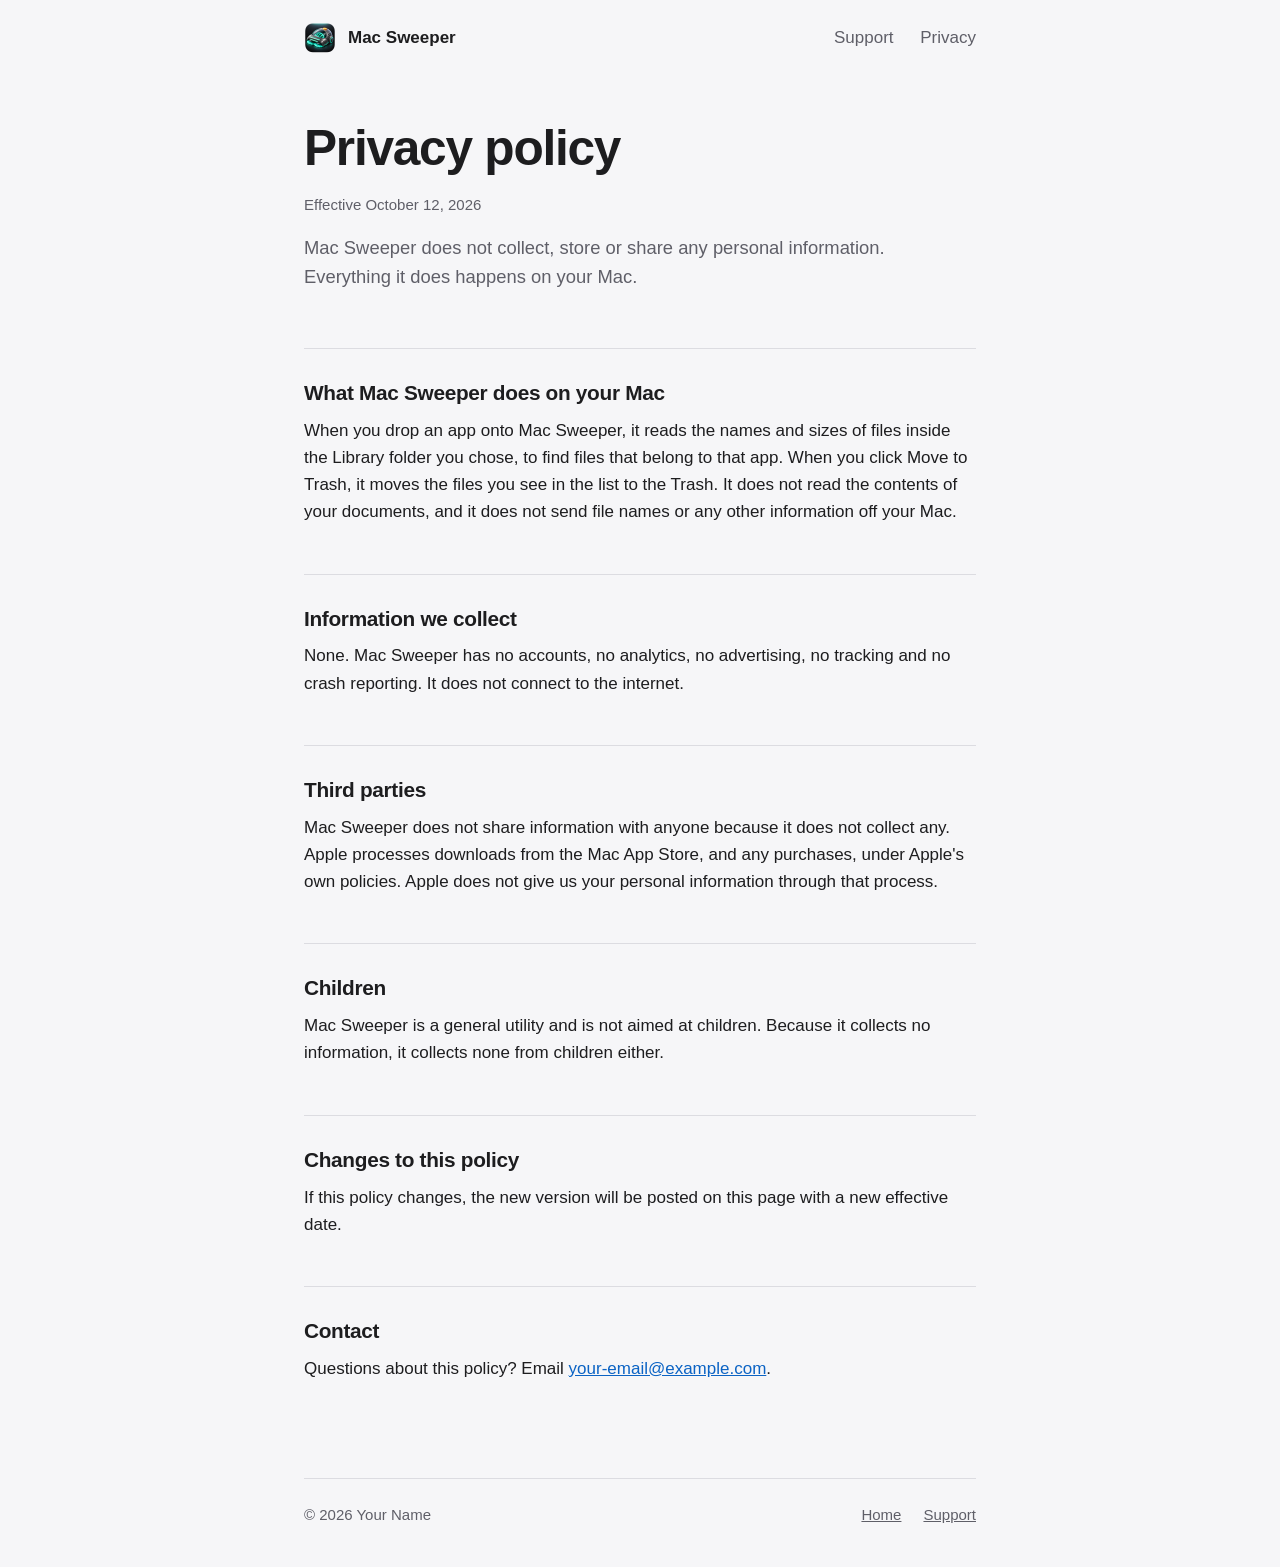
==== privacy.html @ dd336194 "Add files via upload" ====
<!doctype html>
<html lang="en">
<head>
  <meta charset="utf-8">
  <meta name="viewport" content="width=device-width, initial-scale=1">
  <title>Mac Sweeper privacy policy</title>
  <meta name="description" content="Mac Sweeper does not collect, store or share any personal information.">
  <link rel="icon" href="icon.png">
  <link rel="stylesheet" href="style.css">
</head>
<body>
  <div class="wrap">
    <header class="site">
      <a class="brand" href="index.html">
        <img src="icon.png" alt="" onerror="this.style.display='none'">
        <span>Mac Sweeper</span>
      </a>
      <nav aria-label="Main">
        <a href="support.html">Support</a>
        <a href="privacy.html" aria-current="page">Privacy</a>
      </nav>
    </header>

    <main>
      <section class="hero">
        <h1>Privacy policy</h1>
        <p class="meta">Effective October 12, 2026</p>
        <p class="lead">Mac Sweeper does not collect, store or share any personal information. Everything it does happens on your Mac.</p>
      </section>

      <section>
        <h2>What Mac Sweeper does on your Mac</h2>
        <p>When you drop an app onto Mac Sweeper, it reads the names and sizes of files inside the Library folder you chose, to find files that belong to that app. When you click Move to Trash, it moves the files you see in the list to the Trash. It does not read the contents of your documents, and it does not send file names or any other information off your Mac.</p>
      </section>

      <section>
        <h2>Information we collect</h2>
        <p>None. Mac Sweeper has no accounts, no analytics, no advertising, no tracking and no crash reporting. It does not connect to the internet.</p>
      </section>

      <section>
        <h2>Third parties</h2>
        <p>Mac Sweeper does not share information with anyone because it does not collect any. Apple processes downloads from the Mac App Store, and any purchases, under Apple's own policies. Apple does not give us your personal information through that process.</p>
      </section>

      <section>
        <h2>Children</h2>
        <p>Mac Sweeper is a general utility and is not aimed at children. Because it collects no information, it collects none from children either.</p>
      </section>

      <section>
        <h2>Changes to this policy</h2>
        <p>If this policy changes, the new version will be posted on this page with a new effective date.</p>
      </section>

      <section>
        <h2>Contact</h2>
        <p>Questions about this policy? Email <a href="mailto:your-email@example.com">your-email@example.com</a>.</p>
      </section>
    </main>

    <footer class="foot">
      <span class="copy">&copy; 2026 Your Name</span>
      <a href="index.html">Home</a>
      <a href="support.html">Support</a>
    </footer>
  </div>
</body>
</html>
---- style.css ----
/* Mac Sweeper website. No external fonts, scripts or trackers. */

:root {
  color-scheme: dark light;
  --bg: #1c1c1e;
  --panel: #262629;
  --line: #38383d;
  --text: #ececef;
  --muted: #a1a1a9;
  --link: #8ec9ff;
  --button: #4aa3e8;
  --button-hover: #7cc4ff;
  --button-text: #061625;
  --font: -apple-system, BlinkMacSystemFont, "SF Pro Text", "Helvetica Neue", Helvetica, Arial, sans-serif;
}

@media (prefers-color-scheme: light) {
  :root {
    --bg: #f6f6f8;
    --panel: #ffffff;
    --line: #dcdce1;
    --text: #1d1d1f;
    --muted: #5f5f68;
    --link: #0b63c4;
  }
}

* { box-sizing: border-box; }

html { -webkit-text-size-adjust: 100%; }

body {
  margin: 0;
  background: var(--bg);
  color: var(--text);
  font: 17px/1.6 var(--font);
}

.wrap {
  max-width: 720px;
  margin: 0 auto;
  padding: 0 24px;
}

a { color: var(--link); }

a:focus-visible,
summary:focus-visible {
  outline: 2px solid var(--link);
  outline-offset: 3px;
  border-radius: 4px;
}

/* ---- Header and footer ---- */

.site {
  display: flex;
  align-items: center;
  justify-content: space-between;
  padding: 22px 0;
}

.brand {
  display: flex;
  align-items: center;
  gap: 12px;
  color: var(--text);
  font-weight: 650;
  text-decoration: none;
}

.brand img {
  width: 32px;
  height: 32px;
  border-radius: 8px;
}

.site nav a {
  margin-left: 22px;
  color: var(--muted);
  text-decoration: none;
}

.site nav a:hover { color: var(--text); }

.foot {
  display: flex;
  flex-wrap: wrap;
  gap: 8px 22px;
  margin-top: 48px;
  padding: 24px 0 40px;
  border-top: 1px solid var(--line);
  color: var(--muted);
  font-size: 15px;
}

.foot a { color: var(--muted); }
.foot a:hover { color: var(--text); }
.foot .copy { margin-right: auto; }

/* ---- Text ---- */

h1, h2 {
  line-height: 1.15;
  letter-spacing: -0.015em;
}

h1 {
  margin: 0 0 16px;
  font-size: clamp(2rem, 6.5vw, 3.1rem);
  font-weight: 700;
  letter-spacing: -0.025em;
}

h2 {
  margin: 0 0 12px;
  font-size: 1.3rem;
  font-weight: 650;
}

p { margin: 0 0 16px; }

.lead {
  max-width: 34em;
  color: var(--muted);
  font-size: 1.15rem;
}

.meta { color: var(--muted); font-size: 15px; }

ol, ul { margin: 0 0 16px; padding-left: 1.3em; }
li { margin-bottom: 8px; }

section {
  padding: 32px 0;
  border-top: 1px solid var(--line);
}

.hero {
  padding: 44px 0 40px;
  border-top: 0;
}

/* ---- The row of example files (the one memorable element) ---- */

.tiles {
  display: flex;
  flex-wrap: wrap;
  gap: 4px 8px;
  margin: 36px 0 28px;
}

.tile {
  width: 104px;
  text-align: center;
  animation: pop 0.42s cubic-bezier(0.2, 0.9, 0.3, 1.15) both;
  animation-delay: calc(var(--i) * 80ms);
}

.tile .art {
  display: flex;
  align-items: flex-end;
  justify-content: center;
  height: 80px;
}

.tile .name {
  display: block;
  margin-top: 8px;
  color: var(--muted);
  font-size: 12px;
  line-height: 1.3;
  overflow-wrap: anywhere;
}

@keyframes pop {
  from { opacity: 0; transform: scale(0.6); }
  to   { opacity: 1; transform: scale(1); }
}

@media (prefers-reduced-motion: reduce) {
  .tile { animation: none; }
}

/* ---- Button ---- */

.button {
  display: inline-block;
  padding: 12px 24px;
  border-radius: 999px;
  background: var(--button);
  color: var(--button-text);
  font-weight: 650;
  text-decoration: none;
}

.button:hover { background: var(--button-hover); }

/* ---- Support page ---- */

details {
  padding: 14px 0;
  border-top: 1px solid var(--line);
}

details:last-of-type { border-bottom: 1px solid var(--line); }

summary {
  cursor: pointer;
  font-weight: 600;
}

details p { margin: 10px 0 0; color: var(--muted); }
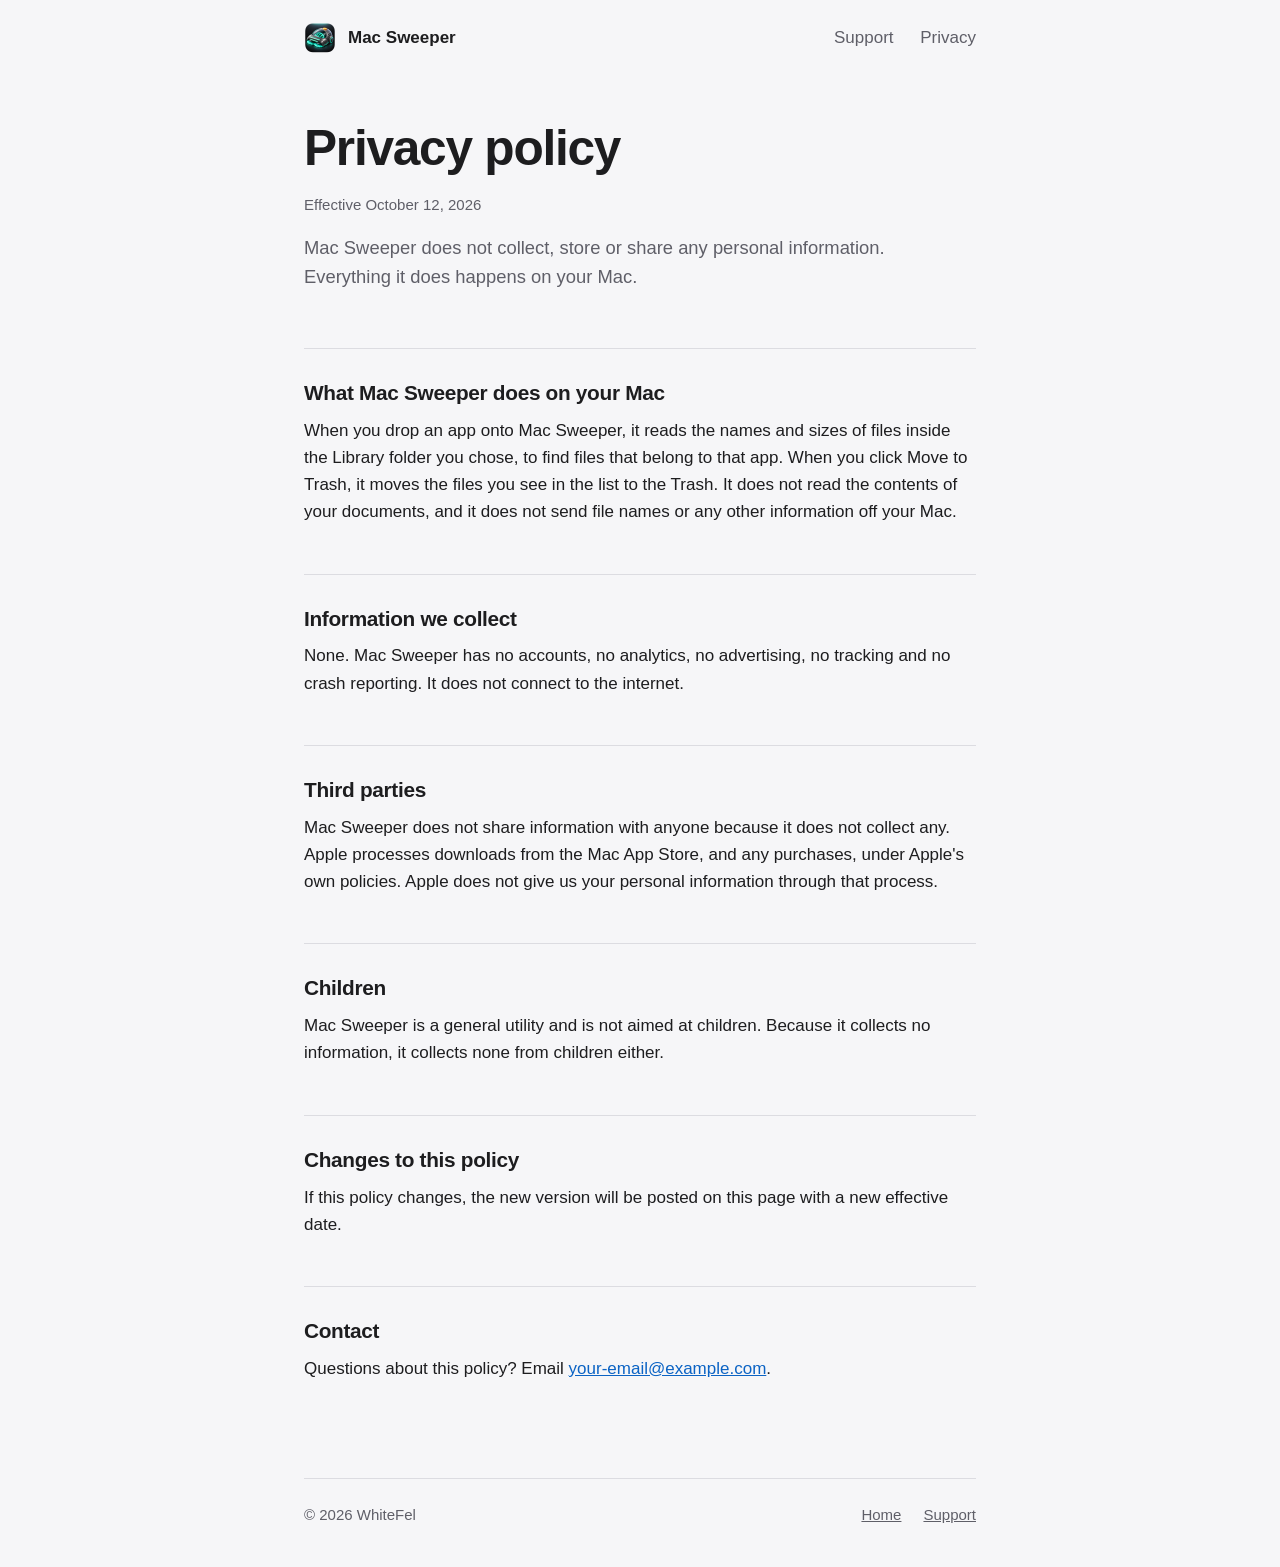
==== commit c0114d0e: "Update copyright name in privacy.html" ====
--- a/privacy.html
+++ b/privacy.html
@@ -60,7 +60,7 @@
     </main>
 
     <footer class="foot">
-      <span class="copy">&copy; 2026 Your Name</span>
+      <span class="copy">&copy; 2026 WhiteFel</span>
       <a href="index.html">Home</a>
       <a href="support.html">Support</a>
     </footer>
